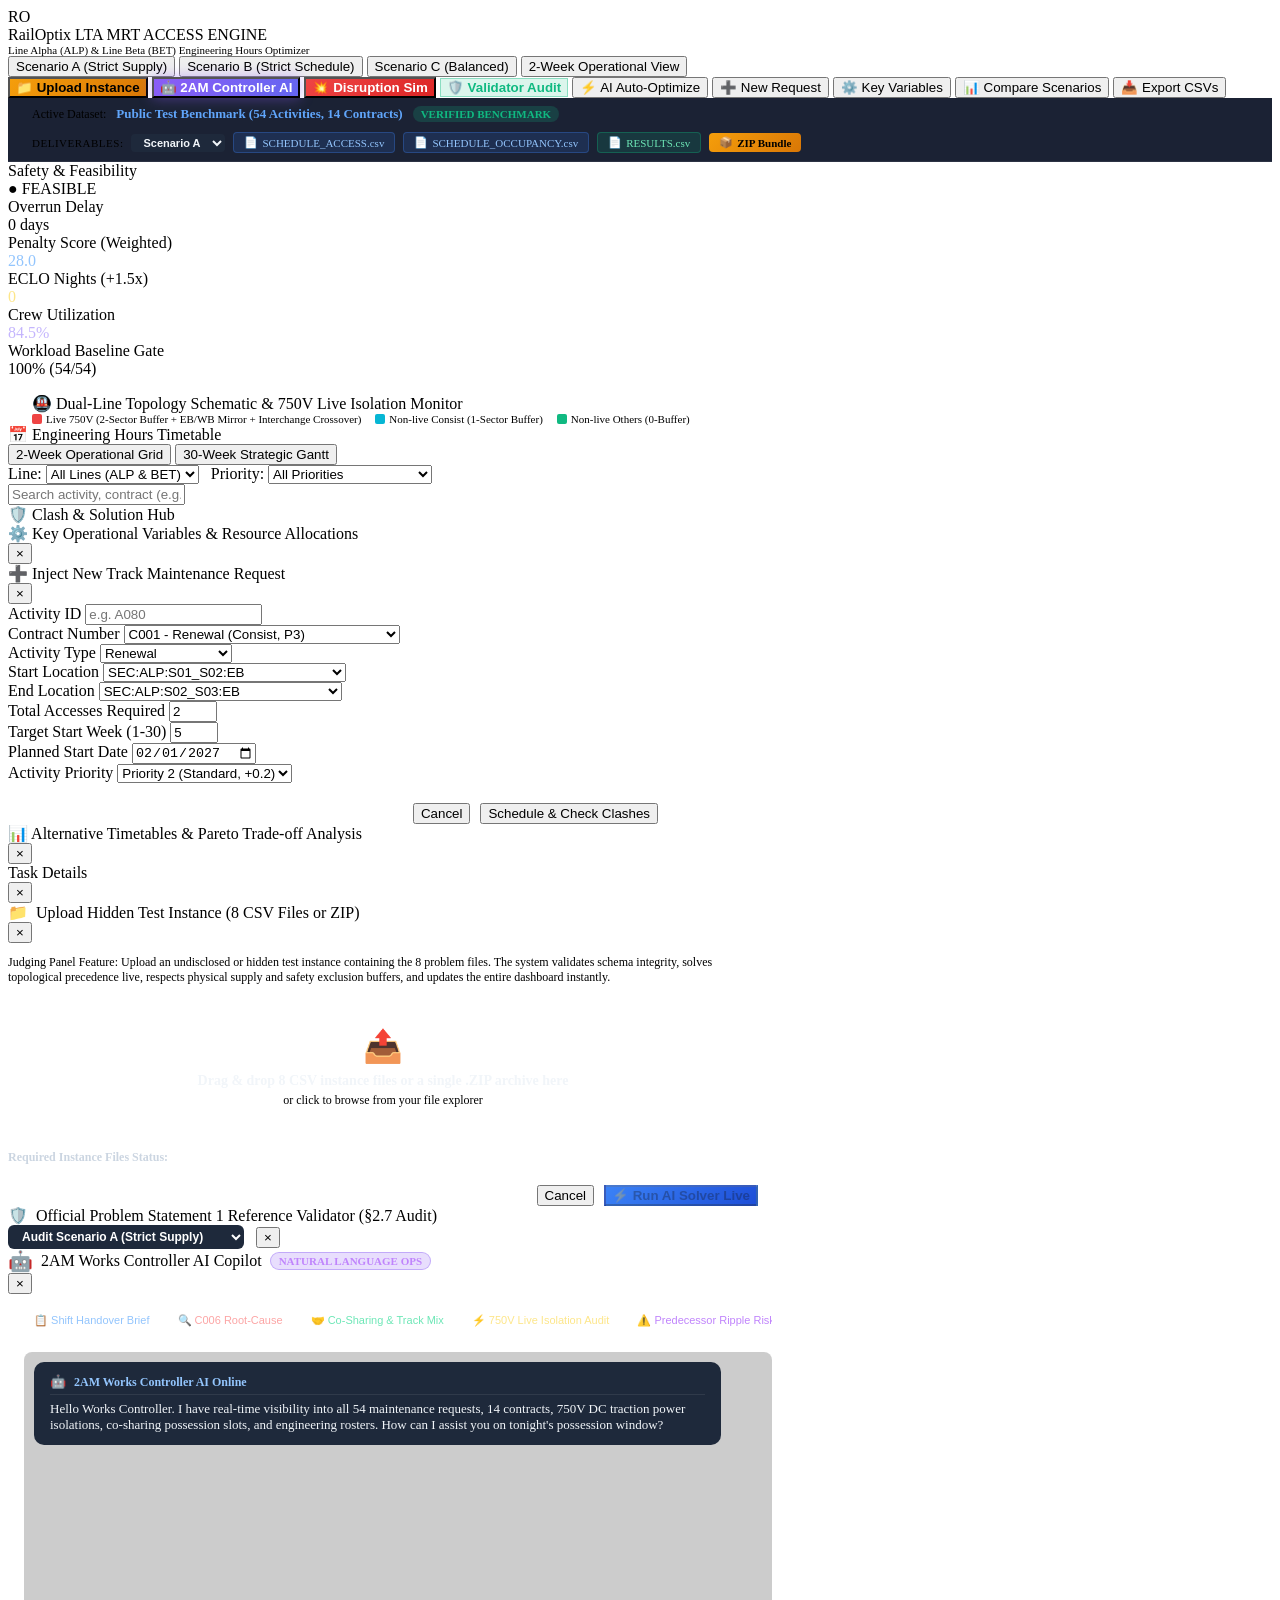
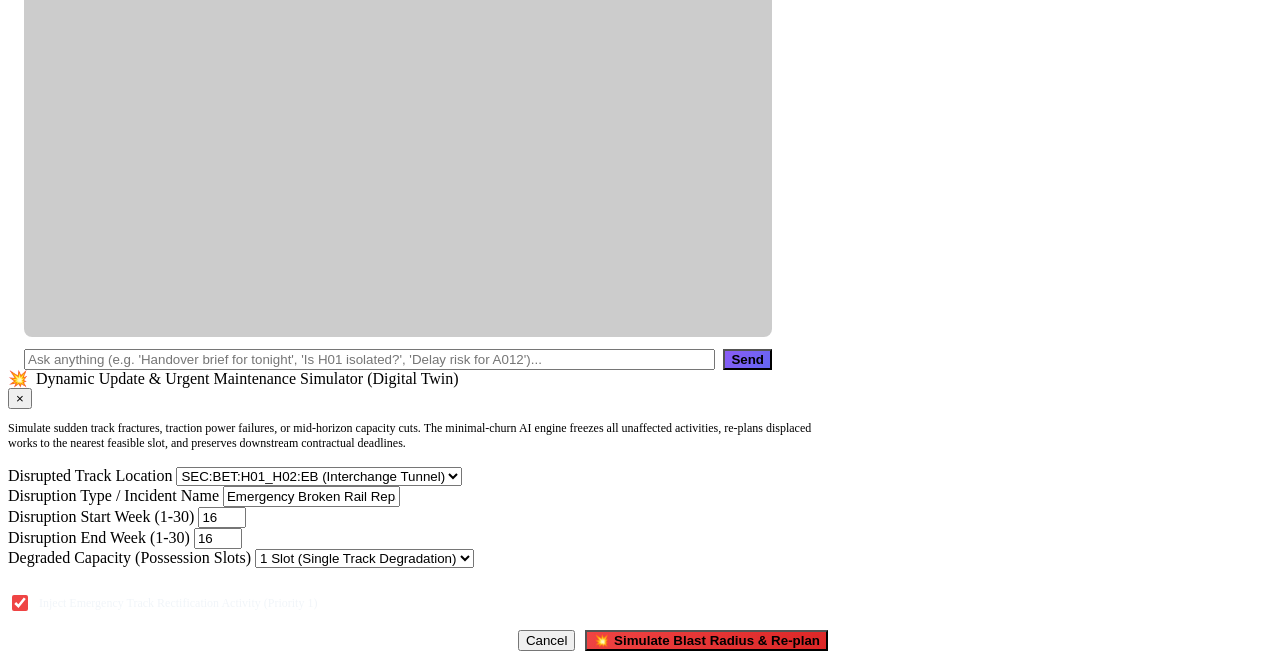
==== index.html @ 727b1f6e "Rename static/index.html to index.html" ====
<!DOCTYPE html>
<html lang="en">
<head>
  <meta charset="UTF-8">
  <meta name="viewport" content="width=device-width, initial-scale=1.0">
  <title>RailOptix — LTA Railway Track Access Scheduling & Conflict Resolution</title>
  <link rel="preconnect" href="https://fonts.googleapis.com">
  <link rel="preconnect" href="https://fonts.gstatic.com" crossorigin>
  <link href="https://fonts.googleapis.com/css2?family=Inter:wght@400;500;600;700;800&family=JetBrains+Mono:wght@400;600;700&display=swap" rel="stylesheet">
  <link rel="stylesheet" href="/css/dashboard.css?v=1.2.0">
</head>
<body>
  <!-- Top Navigation Bar -->
  <header class="top-header">
    <div class="brand-section">
      <div class="brand-icon">RO</div>
      <div>
        <div class="brand-title">
          <span>RailOptix</span>
          <span class="brand-badge">LTA MRT ACCESS ENGINE</span>
        </div>
        <div style="font-size: 11px; color: var(--text-muted);">Line Alpha (ALP) & Line Beta (BET) Engineering Hours Optimizer</div>
      </div>
    </div>

    <!-- Scenario Switcher -->
    <div class="scenario-selector">
      <button class="scenario-pill active" data-scenario="scenario_a_strict_supply">
        Scenario A (Strict Supply)
      </button>
      <button class="scenario-pill" data-scenario="scenario_b_strict_schedule">
        Scenario B (Strict Schedule)
      </button>
      <button class="scenario-pill" data-scenario="scenario_c_balanced">
        Scenario C (Balanced)
      </button>
      <button class="scenario-pill" data-scenario="two_week_operational">
        2-Week Operational View
      </button>
    </div>

    <!-- Header Actions -->
    <div class="header-actions">
      <button id="btn-upload-instance" class="btn" style="background: linear-gradient(135deg, #f59e0b, #d97706); color: #000; font-weight: 700;">
        <span>📁</span>
        <span>Upload Instance</span>
      </button>
      <button id="btn-works-assistant" class="btn" style="background: linear-gradient(135deg, #8b5cf6, #6366f1); color: #fff; font-weight: 700; box-shadow: 0 0 14px rgba(139, 92, 246, 0.45);">
        <span>🤖</span>
        <span>2AM Controller AI</span>
      </button>
      <button id="btn-disruption-sim" class="btn" style="background: linear-gradient(135deg, #ef4444, #dc2626); color: #fff; font-weight: 700;">
        <span>💥</span>
        <span>Disruption Sim</span>
      </button>
      <button id="btn-validator-report" class="btn" style="background: rgba(16, 185, 129, 0.15); color: #10b981; border: 1px solid rgba(16, 185, 129, 0.4); font-weight: 700;">
        <span>🛡️</span>
        <span>Validator Audit</span>
      </button>
      <button id="btn-optimize" class="btn btn-primary">
        <span>⚡</span>
        <span>AI Auto-Optimize</span>
      </button>
      <button id="btn-new-request" class="btn btn-success">
        <span>➕</span>
        <span>New Request</span>
      </button>
      <button id="btn-variables" class="btn btn-secondary">
        <span>⚙️</span>
        <span>Key Variables</span>
      </button>
      <button id="btn-compare" class="btn btn-secondary">
        <span>📊</span>
        <span>Compare Scenarios</span>
      </button>
      <button id="btn-export" class="btn btn-secondary">
        <span>📥</span>
        <span>Export CSVs</span>
      </button>
    </div>
  </header>

  <!-- Active Dataset Indicator & Direct Deliverables Bar -->
  <section class="dataset-bar" style="background: rgba(15, 23, 42, 0.95); border-bottom: 1px solid rgba(255, 255, 255, 0.08); padding: 8px 24px; display: flex; justify-content: space-between; align-items: center; flex-wrap: wrap; gap: 10px;">
    <div style="display: flex; align-items: center; gap: 10px;">
      <span style="color: var(--text-muted); font-size: 12px;">Active Dataset:</span>
      <span id="active-instance-label" style="color: #60a5fa; font-weight: 700; font-size: 13px;">Public Test Benchmark (54 Activities, 14 Contracts)</span>
      <span id="active-instance-tag" style="background: rgba(16, 185, 129, 0.2); color: #10b981; padding: 2px 8px; border-radius: 999px; font-size: 11px; font-weight: 700;">VERIFIED BENCHMARK</span>
      <button id="btn-reset-instance" class="btn btn-sm" style="display: none; background: rgba(239, 68, 68, 0.2); color: #f87171; border: 1px solid rgba(239, 68, 68, 0.4); font-size: 11px; padding: 2px 8px; border-radius: 4px; cursor: pointer;">↺ Reset to Public Benchmark</button>
    </div>
    <div style="display: flex; align-items: center; gap: 8px;">
      <span style="font-size: 11px; color: var(--text-muted); text-transform: uppercase; letter-spacing: 0.5px;">Deliverables:</span>
      <select id="deliverables-scenario-select" style="background: #1e293b; color: #f1f5f9; border: 1px solid var(--border-color); border-radius: 4px; padding: 2px 8px; font-size: 11px; font-weight: 600; cursor: pointer;">
        <option value="A">Scenario A</option>
        <option value="B">Scenario B</option>
        <option value="C">Scenario C</option>
      </select>
      <a id="btn-dl-access" href="/api/download/A/SCHEDULE_ACCESS.csv" download="A_SCHEDULE_ACCESS.csv" class="btn btn-sm" style="background: rgba(59, 130, 246, 0.15); color: #93c5fd; border: 1px solid rgba(59, 130, 246, 0.3); text-decoration: none; padding: 3px 10px; font-size: 11px; border-radius: 4px; display: inline-flex; align-items: center; gap: 4px;">
        <span>📄</span> SCHEDULE_ACCESS.csv
      </a>
      <a id="btn-dl-occ" href="/api/download/A/SCHEDULE_OCCUPANCY.csv" download="A_SCHEDULE_OCCUPANCY.csv" class="btn btn-sm" style="background: rgba(59, 130, 246, 0.15); color: #93c5fd; border: 1px solid rgba(59, 130, 246, 0.3); text-decoration: none; padding: 3px 10px; font-size: 11px; border-radius: 4px; display: inline-flex; align-items: center; gap: 4px;">
        <span>📄</span> SCHEDULE_OCCUPANCY.csv
      </a>
      <a id="btn-dl-res" href="/api/download/A/RESULTS.csv" download="A_RESULTS.csv" class="btn btn-sm" style="background: rgba(16, 185, 129, 0.15); color: #6ee7b7; border: 1px solid rgba(16, 185, 129, 0.3); text-decoration: none; padding: 3px 10px; font-size: 11px; border-radius: 4px; display: inline-flex; align-items: center; gap: 4px;">
        <span>📄</span> RESULTS.csv
      </a>
      <a id="btn-dl-zip" href="/api/export/A" download="RailOptix_Scenario_A_Deliverables.zip" class="btn btn-sm" style="background: linear-gradient(135deg, #f59e0b, #d97706); color: #000; font-weight: 700; text-decoration: none; padding: 3px 10px; font-size: 11px; border-radius: 4px; display: inline-flex; align-items: center; gap: 4px;">
        <span>📦</span> ZIP Bundle
      </a>
    </div>
  </section>

  <!-- KPI Scorecard Strip -->
  <section class="kpi-strip">
    <div class="kpi-card">
      <div class="kpi-label">Safety & Feasibility</div>
      <div class="kpi-value" id="kpi-feasibility">● FEASIBLE</div>
    </div>
    <div class="kpi-card">
      <div class="kpi-label">Overrun Delay</div>
      <div class="kpi-value" id="kpi-overrun">0 days</div>
    </div>
    <div class="kpi-card">
      <div class="kpi-label">Penalty Score (Weighted)</div>
      <div class="kpi-value" id="kpi-score" style="color: #93c5fd;">28.0</div>
    </div>
    <div class="kpi-card">
      <div class="kpi-label">ECLO Nights (+1.5x)</div>
      <div class="kpi-value" id="kpi-eclo" style="color: #fde68a;">0</div>
    </div>
    <div class="kpi-card">
      <div class="kpi-label">Crew Utilization</div>
      <div class="kpi-value" id="kpi-crew" style="color: #c4b5fd;">84.5%</div>
    </div>
    <div class="kpi-card">
      <div class="kpi-label">Workload Baseline Gate</div>
      <div class="kpi-value" id="kpi-delivery" style="color: var(--success-green);">100% (54/54)</div>
    </div>
  </section>

  <!-- Interactive Dual-Line Topology Map -->
  <div style="padding: 0 24px; margin-top: 16px;">
    <div class="panel">
      <div class="panel-header">
        <div class="panel-title">
          <span>🚇</span>
          <span>Dual-Line Topology Schematic & 750V Live Isolation Monitor</span>
        </div>
        <div style="font-size: 11px; display: flex; gap: 14px; align-items: center;">
          <span style="display: flex; align-items: center; gap: 4px;">
            <span style="width: 10px; height: 10px; background: #ef4444; border-radius: 2px;"></span>
            <span>Live 750V (2-Sector Buffer + EB/WB Mirror + Interchange Crossover)</span>
          </span>
          <span style="display: flex; align-items: center; gap: 4px;">
            <span style="width: 10px; height: 10px; background: #06b6d4; border-radius: 2px;"></span>
            <span>Non-live Consist (1-Sector Buffer)</span>
          </span>
          <span style="display: flex; align-items: center; gap: 4px;">
            <span style="width: 10px; height: 10px; background: #10b981; border-radius: 2px;"></span>
            <span>Non-live Others (0-Buffer)</span>
          </span>
        </div>
      </div>
      <div class="topology-container" id="topology-container">
        <!-- SVG rendered dynamically -->
      </div>
    </div>
  </div>

  <!-- Main Workspace Grid -->
  <main class="dashboard-grid">
    <!-- Left: Timeline Section -->
    <section class="panel" style="margin-bottom: 0;">
      <div class="panel-header">
        <div class="panel-title">
          <span>📅</span>
          <span>Engineering Hours Timetable</span>
        </div>
        <div class="timeline-view-toggle">
          <button id="btn-view-2week" class="view-btn active" data-view="2week">2-Week Operational Grid</button>
          <button id="btn-view-30week" class="view-btn" data-view="30week">30-Week Strategic Gantt</button>
        </div>
      </div>

      <!-- Timeline Toolbar -->
      <div class="timeline-toolbar">
        <div class="filter-group">
          <label style="color: var(--text-muted);">Line:</label>
          <select id="filter-line" class="select-filter">
            <option value="ALL">All Lines (ALP & BET)</option>
            <option value="ALP">Line Alpha (ALP)</option>
            <option value="BET">Line Beta (BET)</option>
          </select>

          <label style="color: var(--text-muted); margin-left: 8px;">Priority:</label>
          <select id="filter-priority" class="select-filter">
            <option value="ALL">All Priorities</option>
            <option value="1">Priority 1 (Urgent, 100x)</option>
            <option value="2">Priority 2 (High, 10x)</option>
            <option value="3">Priority 3 (Normal, 1x)</option>
          </select>
        </div>

        <div>
          <input type="text" id="search-input" class="search-input" placeholder="Search activity, contract (e.g. A001, C001)...">
        </div>
      </div>

      <!-- Timeline Viewport -->
      <div class="timeline-content" id="timeline-container">
        <!-- Grid or Gantt rendered dynamically -->
      </div>
    </section>

    <!-- Right: Clashes & AI Solution Hub -->
    <aside class="panel clash-panel" style="margin-bottom: 0;">
      <div class="panel-header">
        <div class="panel-title">
          <span>🛡️</span>
          <span>Clash & Solution Hub</span>
        </div>
      </div>
      <div class="clash-list" id="clash-list-container">
        <!-- Conflicts rendered dynamically -->
      </div>
    </aside>
  </main>

  <!-- Modal 1: Key Variables Drawer -->
  <div class="modal-backdrop" id="modal-variables">
    <div class="modal-box">
      <div class="modal-header">
        <div class="modal-title">⚙️ Key Operational Variables & Resource Allocations</div>
        <button class="modal-close">&times;</button>
      </div>
      <div class="modal-body" id="variables-modal-body">
        <!-- Tabbed content rendered dynamically -->
      </div>
    </div>
  </div>

  <!-- Modal 2: New Maintenance Request Form -->
  <div class="modal-backdrop" id="modal-new-request">
    <div class="modal-box" style="max-width: 650px;">
      <div class="modal-header">
        <div class="modal-title">➕ Inject New Track Maintenance Request</div>
        <button class="modal-close">&times;</button>
      </div>
      <div class="modal-body">
        <form id="form-new-request">
          <div class="form-grid">
            <div class="form-group">
              <label class="form-label">Activity ID</label>
              <input type="text" id="req-act-id" class="form-input" required placeholder="e.g. A080">
            </div>

            <div class="form-group">
              <label class="form-label">Contract Number</label>
              <select id="req-contract" class="form-select" required>
                <option value="C001">C001 - Renewal (Consist, P3)</option>
                <option value="C002">C002 - Renewal (Consist, P2)</option>
                <option value="C003">C003 - Construction (Others, P1)</option>
                <option value="C004">C004 - Renewal (Consist PC, P1)</option>
                <option value="C007">C007 - Renewal (Consist, P1)</option>
                <option value="C010">C010 - Construction (Others, P3)</option>
                <option value="C013">C013 - Live-rail Renewal (Live PC, P2)</option>
                <option value="C014">C014 - Live-rail Construction (Live PM, P3)</option>
              </select>
            </div>

            <div class="form-group">
              <label class="form-label">Activity Type</label>
              <select id="req-type" class="form-select">
                <option value="Renewal">Renewal</option>
                <option value="Construction">Construction</option>
                <option value="Emergency Defect">Emergency Defect</option>
              </select>
            </div>

            <div class="form-group">
              <label class="form-label">Start Location</label>
              <select id="req-start" class="form-select">
                <option value="SEC:ALP:S01_S02:EB">SEC:ALP:S01_S02:EB</option>
                <option value="SEC:ALP:S03_S04:EB">SEC:ALP:S03_S04:EB</option>
                <option value="SEC:ALP:H01_H02:EB">SEC:ALP:H01_H02:EB (Interchange)</option>
                <option value="SEC:BET:S15_S16:EB">SEC:BET:S15_S16:EB</option>
                <option value="SEC:BET:H01_H02:EB">SEC:BET:H01_H02:EB (Interchange)</option>
              </select>
            </div>

            <div class="form-group">
              <label class="form-label">End Location</label>
              <select id="req-end" class="form-select">
                <option value="SEC:ALP:S02_S03:EB">SEC:ALP:S02_S03:EB</option>
                <option value="SEC:ALP:S04_H01:EB">SEC:ALP:S04_H01:EB</option>
                <option value="SEC:ALP:H01_H02:EB">SEC:ALP:H01_H02:EB (Interchange)</option>
                <option value="SEC:BET:S16_S17:EB">SEC:BET:S16_S17:EB</option>
                <option value="SEC:BET:H01_H02:EB">SEC:BET:H01_H02:EB (Interchange)</option>
              </select>
            </div>

            <div class="form-group">
              <label class="form-label">Total Accesses Required</label>
              <input type="number" id="req-accesses" class="form-input" required min="1" max="10" value="2">
            </div>

            <div class="form-group">
              <label class="form-label">Target Start Week (1-30)</label>
              <input type="number" id="req-start-week" class="form-input" required min="1" max="30" value="5">
            </div>

            <div class="form-group">
              <label class="form-label">Planned Start Date</label>
              <input type="date" id="req-start-date" class="form-input" required value="2027-02-01">
            </div>

            <div class="form-group">
              <label class="form-label">Activity Priority</label>
              <select id="req-priority" class="form-select">
                <option value="1">Priority 1 (Urgent, +0.3)</option>
                <option value="2" selected>Priority 2 (Standard, +0.2)</option>
                <option value="3">Priority 3 (Flexible, +0.0)</option>
              </select>
            </div>
          </div>

          <div style="margin-top: 20px; display: flex; justify-content: flex-end; gap: 10px;">
            <button type="button" class="btn btn-secondary" onclick="document.getElementById('modal-new-request').classList.remove('open')">Cancel</button>
            <button type="submit" class="btn btn-primary">Schedule & Check Clashes</button>
          </div>
        </form>
      </div>
    </div>
  </div>

  <!-- Modal 3: Alternative Timetables Comparator -->
  <div class="modal-backdrop" id="modal-comparison">
    <div class="modal-box" style="max-width: 1000px;">
      <div class="modal-header">
        <div class="modal-title">📊 Alternative Timetables & Pareto Trade-off Analysis</div>
        <button class="modal-close">&times;</button>
      </div>
      <div class="modal-body">
        <div class="comparison-grid" id="comparison-grid">
          <!-- Populated dynamically -->
        </div>
      </div>
    </div>
  </div>

  <!-- Modal 4: Task Detail & Reschedule Drawer -->
  <div class="modal-backdrop" id="modal-task-detail">
    <div class="modal-box" style="max-width: 600px;">
      <div class="modal-header">
        <div class="modal-title" id="task-detail-title">Task Details</div>
        <button class="modal-close">&times;</button>
      </div>
      <div class="modal-body" id="task-detail-body">
        <!-- Populated dynamically -->
      </div>
    </div>
  </div>

  <!-- Modal 5: Hidden / Undisclosed Test Instance Uploader -->
  <div class="modal-backdrop" id="modal-upload-instance">
    <div class="modal-box" style="max-width: 750px;">
      <div class="modal-header">
        <div class="modal-title" style="display: flex; align-items: center; gap: 8px;">
          <span>📁</span>
          <span>Upload Hidden Test Instance (8 CSV Files or ZIP)</span>
        </div>
        <button class="modal-close">&times;</button>
      </div>
      <div class="modal-body">
        <p style="font-size: 12px; color: var(--text-muted); margin-bottom: 16px;">
          Judging Panel Feature: Upload an undisclosed or hidden test instance containing the 8 problem files. The system validates schema integrity, solves topological precedence live, respects physical supply and safety exclusion buffers, and updates the entire dashboard instantly.
        </p>

        <!-- Dropzone -->
        <div id="upload-dropzone" style="border: 2px dashed rgba(255, 255, 255, 0.15); border-radius: 8px; padding: 24px; text-align: center; cursor: pointer; transition: all 0.2s ease; background: rgba(255, 255, 255, 0.02); margin-bottom: 16px;">
          <div style="font-size: 32px; margin-bottom: 8px;">📤</div>
          <div style="font-weight: 600; color: #f1f5f9; font-size: 14px;">Drag & drop 8 CSV instance files or a single .ZIP archive here</div>
          <div style="font-size: 12px; color: var(--text-muted); margin-top: 4px;">or click to browse from your file explorer</div>
          <input type="file" id="upload-file-input" multiple accept=".csv,.zip" style="display: none;">
        </div>

        <!-- 8-File Checklist -->
        <div style="font-size: 12px; font-weight: 600; color: #cbd5e1; margin-bottom: 8px;">Required Instance Files Status:</div>
        <div id="upload-files-checklist">
          <!-- Dynamically populated -->
        </div>

        <!-- Animated Solver Logs Terminal -->
        <div id="upload-solver-logs" style="display: none; background: #0b1120; border: 1px solid rgba(255, 255, 255, 0.1); border-radius: 6px; padding: 12px; margin-top: 14px; max-height: 180px; overflow-y: auto;">
          <!-- Dynamically populated -->
        </div>

        <div style="margin-top: 20px; display: flex; justify-content: flex-end; gap: 10px;">
          <button type="button" class="btn btn-secondary" onclick="document.getElementById('modal-upload-instance').classList.remove('open')">Cancel</button>
          <button type="button" id="btn-run-uploaded-solver" class="btn btn-primary" style="background: linear-gradient(135deg, #3b82f6, #1d4ed8); font-weight: 700;" disabled>
            <span>⚡</span> Run AI Solver Live
          </button>
        </div>
      </div>
    </div>
  </div>

  <!-- Modal 6: Official Reference Validator Report -->
  <div class="modal-backdrop" id="modal-validator-report">
    <div class="modal-box" style="max-width: 900px;">
      <div class="modal-header">
        <div class="modal-title" style="display: flex; align-items: center; gap: 8px;">
          <span>🛡️</span>
          <span>Official Problem Statement 1 Reference Validator (§2.7 Audit)</span>
        </div>
        <div style="display: flex; align-items: center; gap: 12px;">
          <select id="validator-scenario-select" style="background: #1e293b; color: #fff; border: 1px solid var(--border-color); border-radius: 6px; padding: 4px 10px; font-size: 12px; font-weight: 700;">
            <option value="A">Audit Scenario A (Strict Supply)</option>
            <option value="B">Audit Scenario B (Strict Schedule)</option>
            <option value="C">Audit Scenario C (Balanced)</option>
          </select>
          <button class="modal-close">&times;</button>
        </div>
      </div>
      <div class="modal-body" id="validator-report-container">
        <!-- Rendered dynamically -->
      </div>
    </div>
  </div>

  <!-- Modal 7: 2AM Works Controller AI Assistant -->
  <div class="modal-backdrop" id="modal-works-assistant">
    <div class="modal-box" style="max-width: 780px; height: 80vh;">
      <div class="modal-header">
        <div class="modal-title" style="display: flex; align-items: center; gap: 8px;">
          <span style="font-size: 20px;">🤖</span>
          <span>2AM Works Controller AI Copilot</span>
          <span style="font-size: 11px; background: rgba(139, 92, 246, 0.2); color: #c084fc; border: 1px solid rgba(139, 92, 246, 0.4); padding: 2px 8px; border-radius: 999px; font-weight: 700;">NATURAL LANGUAGE OPS</span>
        </div>
        <button class="modal-close">&times;</button>
      </div>
      <div class="modal-body" style="display: flex; flex-direction: column; height: calc(100% - 60px); padding: 16px;">
        <!-- Quick Prompts Chips -->
        <div style="display: flex; gap: 8px; overflow-x: auto; padding-bottom: 10px; margin-bottom: 10px; border-bottom: 1px solid rgba(255, 255, 255, 0.08); flex-shrink: 0;">
          <button type="button" class="assistant-quick-chip" data-prompt="Generate shift handover brief for Week 1 Night 1" style="background: rgba(255, 255, 255, 0.04); border: 1px solid var(--border-color); color: #93c5fd; padding: 4px 10px; border-radius: 999px; font-size: 11px; cursor: pointer; white-space: nowrap;">📋 Shift Handover Brief</button>
          <button type="button" class="assistant-quick-chip" data-prompt="Why does Contract C006 overrun in Scenario A?" style="background: rgba(255, 255, 255, 0.04); border: 1px solid var(--border-color); color: #fca5a5; padding: 4px 10px; border-radius: 999px; font-size: 11px; cursor: pointer; white-space: nowrap;">🔍 C006 Root-Cause</button>
          <button type="button" class="assistant-quick-chip" data-prompt="Show all co-sharing activities and track mix legal check" style="background: rgba(255, 255, 255, 0.04); border: 1px solid var(--border-color); color: #6ee7b7; padding: 4px 10px; border-radius: 999px; font-size: 11px; cursor: pointer; white-space: nowrap;">🤝 Co-Sharing & Track Mix</button>
          <button type="button" class="assistant-quick-chip" data-prompt="Audit 750V DC traction power isolations and safety buffers" style="background: rgba(255, 255, 255, 0.04); border: 1px solid var(--border-color); color: #fde68a; padding: 4px 10px; border-radius: 999px; font-size: 11px; cursor: pointer; white-space: nowrap;">⚡ 750V Live Isolation Audit</button>
          <button type="button" class="assistant-quick-chip" data-prompt="Analyze predecessor dependency chains and downstream ripple risks" style="background: rgba(255, 255, 255, 0.04); border: 1px solid var(--border-color); color: #c084fc; padding: 4px 10px; border-radius: 999px; font-size: 11px; cursor: pointer; white-space: nowrap;">⚠️ Predecessor Ripple Risk</button>
        </div>

        <!-- Chat History -->
        <div id="assistant-chat-history" style="flex: 1; overflow-y: auto; padding: 10px; background: rgba(0, 0, 0, 0.2); border-radius: 8px; margin-bottom: 12px;">
          <div style="background: #1e293b; border: 1px solid var(--border-color); border-radius: 10px; padding: 12px 16px; font-size: 13px; color: #f1f5f9; max-width: 90%;">
            <div style="display: flex; align-items: center; gap: 8px; margin-bottom: 6px; border-bottom: 1px solid rgba(255,255,255,0.08); padding-bottom: 4px;">
              <span>🤖</span>
              <strong style="color: #93c5fd; font-size: 12px;">2AM Works Controller AI Online</strong>
            </div>
            Hello Works Controller. I have real-time visibility into all 54 maintenance requests, 14 contracts, 750V DC traction power isolations, co-sharing possession slots, and engineering rosters. How can I assist you on tonight's possession window?
          </div>
        </div>

        <!-- Input Box -->
        <div style="display: flex; gap: 8px; flex-shrink: 0;">
          <input type="text" id="assistant-prompt-input" class="form-input" placeholder="Ask anything (e.g. 'Handover brief for tonight', 'Is H01 isolated?', 'Delay risk for A012')..." style="flex: 1;">
          <button type="button" id="btn-assistant-send" class="btn btn-primary" style="background: linear-gradient(135deg, #8b5cf6, #6366f1); font-weight: 700;">
            <span>Send</span>
          </button>
        </div>
      </div>
    </div>
  </div>

  <!-- Modal 8: Urgent Disruption Simulator & Minimal-Churn Re-Planner -->
  <div class="modal-backdrop" id="modal-disruption">
    <div class="modal-box" style="max-width: 820px;">
      <div class="modal-header">
        <div class="modal-title" style="display: flex; align-items: center; gap: 8px;">
          <span>💥</span>
          <span>Dynamic Update & Urgent Maintenance Simulator (Digital Twin)</span>
        </div>
        <button class="modal-close">&times;</button>
      </div>
      <div class="modal-body">
        <p style="font-size: 12px; color: var(--text-muted); margin-bottom: 16px;">
          Simulate sudden track fractures, traction power failures, or mid-horizon capacity cuts. The minimal-churn AI engine freezes all unaffected activities, re-plans displaced works to the nearest feasible slot, and preserves downstream contractual deadlines.
        </p>

        <form id="form-disruption-sim">
          <div class="form-grid">
            <div class="form-group">
              <label class="form-label">Disrupted Track Location</label>
              <select id="disrupt-location" class="form-select">
                <option value="SEC:BET:H01_H02:EB" selected>SEC:BET:H01_H02:EB (Interchange Tunnel)</option>
                <option value="SEC:ALP:S02_S03:EB">SEC:ALP:S02_S03:EB (Line Alpha)</option>
                <option value="SEC:ALP:S01_S02:EB">SEC:ALP:S01_S02:EB (Alpha Terminal)</option>
                <option value="SEC:BET:S15_S16:EB">SEC:BET:S15_S16:EB (Beta Middle)</option>
                <option value="PLAT:ALP:H01:EB">PLAT:ALP:H01:EB (Hub 1 Platform)</option>
              </select>
            </div>

            <div class="form-group">
              <label class="form-label">Disruption Type / Incident Name</label>
              <input type="text" id="disrupt-name" class="form-input" value="Emergency Broken Rail Repair">
            </div>

            <div class="form-group">
              <label class="form-label">Disruption Start Week (1-30)</label>
              <input type="number" id="disrupt-start-week" class="form-input" min="1" max="30" value="16">
            </div>

            <div class="form-group">
              <label class="form-label">Disruption End Week (1-30)</label>
              <input type="number" id="disrupt-end-week" class="form-input" min="1" max="30" value="16">
            </div>

            <div class="form-group">
              <label class="form-label">Degraded Capacity (Possession Slots)</label>
              <select id="disrupt-capacity" class="form-select">
                <option value="0">0 Slots (Complete Line Closure)</option>
                <option value="1" selected>1 Slot (Single Track Degradation)</option>
              </select>
            </div>

            <div class="form-group" style="display: flex; align-items: center; margin-top: 24px;">
              <label style="display: flex; align-items: center; gap: 8px; cursor: pointer; font-size: 12px; color: #f1f5f9;">
                <input type="checkbox" id="disrupt-inject" checked style="accent-color: #ef4444; width: 16px; height: 16px;">
                <span>Inject Emergency Track Rectification Activity (Priority 1)</span>
              </label>
            </div>
          </div>

          <div style="margin-top: 16px; display: flex; justify-content: flex-end; gap: 10px;">
            <button type="button" class="btn btn-secondary" onclick="document.getElementById('modal-disruption').classList.remove('open')">Cancel</button>
            <button type="submit" class="btn btn-primary" style="background: linear-gradient(135deg, #ef4444, #dc2626); font-weight: 700;">
              <span>💥</span> Simulate Blast Radius & Re-plan
            </button>
          </div>
        </form>

        <div id="disruption-results-container">
          <!-- Populated dynamically -->
        </div>
      </div>
    </div>
  </div>

  <!-- Application Scripts -->
  <script src="/js/api.js?v=1.2.0"></script>
  <script src="/js/topology_view.js?v=1.2.0"></script>
  <script src="/js/timeline_view.js?v=1.2.0"></script>
  <script src="/js/conflict_view.js?v=1.2.0"></script>
  <script src="/js/variables_modal.js?v=1.2.0"></script>
  <script src="/js/upload_modal.js?v=1.2.0"></script>
  <script src="/js/validator_modal.js?v=1.2.0"></script>
  <script src="/js/assistant_modal.js?v=1.2.0"></script>
  <script src="/js/disruption_modal.js?v=1.2.0"></script>
  <script src="/js/main.js?v=1.2.0"></script>
</body>
</html>
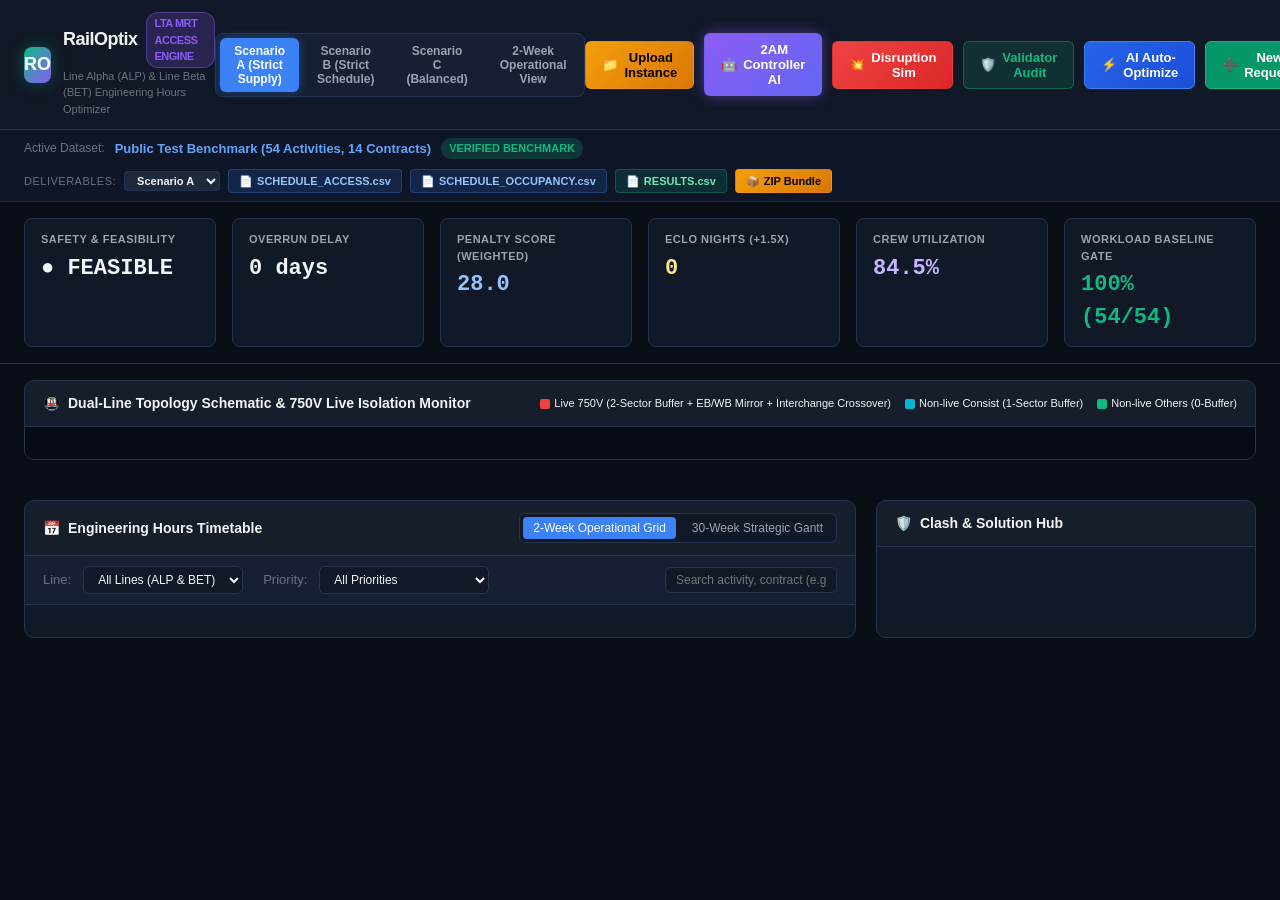
==== commit 0f849cc7: "Update index.html" ====
--- a/index.html
+++ b/index.html
@@ -7,7 +7,7 @@
   <link rel="preconnect" href="https://fonts.googleapis.com">
   <link rel="preconnect" href="https://fonts.gstatic.com" crossorigin>
   <link href="https://fonts.googleapis.com/css2?family=Inter:wght@400;500;600;700;800&family=JetBrains+Mono:wght@400;600;700&display=swap" rel="stylesheet">
-  <link rel="stylesheet" href="/css/dashboard.css?v=1.2.0">
+  <link rel="stylesheet" href="static/css/dashboard.css?v=1.2.0">
 </head>
 <body>
   <!-- Top Navigation Bar -->
--- a/static/css/dashboard.css
+++ b/static/css/dashboard.css
@@ -0,0 +1,746 @@
+/* RailOptix - Control Room Modern CSS */
+:root {
+  --bg-primary: #0a0e17;
+  --bg-secondary: #111827;
+  --bg-card: #162032;
+  --bg-card-hover: #1f2d44;
+  --border-color: #26354f;
+  --border-focus: #3b82f6;
+  
+  --text-primary: #f3f4f6;
+  --text-secondary: #9ca3af;
+  --text-muted: #6b7280;
+
+  --line-alpha: #10b981;
+  --line-alpha-glow: rgba(16, 185, 129, 0.35);
+  --line-beta: #f59e0b;
+  --line-beta-glow: rgba(245, 158, 11, 0.35);
+  --interchange: #8b5cf6;
+  --interchange-glow: rgba(139, 92, 246, 0.4);
+
+  --p1-red: #ef4444;
+  --p1-bg: rgba(239, 68, 68, 0.15);
+  --p2-amber: #f59e0b;
+  --p2-bg: rgba(245, 158, 11, 0.15);
+  --p3-blue: #3b82f6;
+  --p3-bg: rgba(59, 130, 246, 0.15);
+
+  --clash-red: #dc2626;
+  --clash-pulse: rgba(220, 38, 38, 0.5);
+  --success-green: #10b981;
+  --warning-amber: #d97706;
+
+  --font-sans: 'Inter', -apple-system, BlinkMacSystemFont, "Segoe UI", Roboto, sans-serif;
+  --font-mono: 'JetBrains Mono', 'Fira Code', monospace;
+}
+
+* {
+  box-sizing: border-box;
+  margin: 0;
+  padding: 0;
+}
+
+body {
+  background-color: var(--bg-primary);
+  color: var(--text-primary);
+  font-family: var(--font-sans);
+  line-height: 1.5;
+  overflow-x: hidden;
+}
+
+/* Header & Top Bar */
+.top-header {
+  background: var(--bg-secondary);
+  border-bottom: 1px solid var(--border-color);
+  padding: 12px 24px;
+  display: flex;
+  align-items: center;
+  justify-content: space-between;
+  position: sticky;
+  top: 0;
+  z-index: 100;
+}
+
+.brand-section {
+  display: flex;
+  align-items: center;
+  gap: 12px;
+}
+
+.brand-icon {
+  width: 36px;
+  height: 36px;
+  background: linear-gradient(135deg, var(--line-alpha), var(--interchange));
+  border-radius: 8px;
+  display: flex;
+  align-items: center;
+  justify-content: center;
+  font-weight: 800;
+  font-size: 18px;
+  color: #fff;
+  box-shadow: 0 0 16px var(--line-alpha-glow);
+}
+
+.brand-title {
+  font-size: 18px;
+  font-weight: 700;
+  letter-spacing: -0.5px;
+  display: flex;
+  align-items: center;
+  gap: 8px;
+}
+
+.brand-badge {
+  font-size: 11px;
+  padding: 2px 8px;
+  border-radius: 12px;
+  background: rgba(139, 92, 246, 0.2);
+  color: var(--interchange);
+  border: 1px solid rgba(139, 92, 246, 0.4);
+  font-weight: 600;
+}
+
+/* Scenario Pills */
+.scenario-selector {
+  display: flex;
+  background: var(--bg-card);
+  padding: 4px;
+  border-radius: 8px;
+  border: 1px solid var(--border-color);
+  gap: 4px;
+}
+
+.scenario-pill {
+  padding: 6px 14px;
+  font-size: 12px;
+  font-weight: 600;
+  border-radius: 6px;
+  cursor: pointer;
+  color: var(--text-secondary);
+  background: transparent;
+  border: none;
+  transition: all 0.2s ease;
+}
+
+.scenario-pill:hover {
+  color: var(--text-primary);
+  background: rgba(255, 255, 255, 0.05);
+}
+
+.scenario-pill.active {
+  background: var(--border-focus);
+  color: #fff;
+  box-shadow: 0 0 10px rgba(59, 130, 246, 0.4);
+}
+
+/* Header Actions */
+.header-actions {
+  display: flex;
+  align-items: center;
+  gap: 10px;
+}
+
+.btn {
+  padding: 8px 16px;
+  font-size: 13px;
+  font-weight: 600;
+  border-radius: 6px;
+  cursor: pointer;
+  display: inline-flex;
+  align-items: center;
+  gap: 6px;
+  border: 1px solid transparent;
+  transition: all 0.2s ease;
+}
+
+.btn-primary {
+  background: linear-gradient(135deg, #2563eb, #1d4ed8);
+  color: #fff;
+  border-color: #3b82f6;
+}
+
+.btn-primary:hover {
+  background: #1d4ed8;
+  box-shadow: 0 0 12px rgba(37, 99, 235, 0.5);
+}
+
+.btn-success {
+  background: #059669;
+  color: #fff;
+  border-color: #10b981;
+}
+
+.btn-success:hover {
+  background: #047857;
+  box-shadow: 0 0 12px var(--line-alpha-glow);
+}
+
+.btn-secondary {
+  background: var(--bg-card);
+  color: var(--text-primary);
+  border-color: var(--border-color);
+}
+
+.btn-secondary:hover {
+  background: var(--bg-card-hover);
+}
+
+/* KPI Scorecard Strip */
+.kpi-strip {
+  display: grid;
+  grid-template-columns: repeat(6, 1fr);
+  gap: 16px;
+  padding: 16px 24px;
+  background: var(--bg-primary);
+  border-bottom: 1px solid var(--border-color);
+}
+
+.kpi-card {
+  background: var(--bg-secondary);
+  border: 1px solid var(--border-color);
+  border-radius: 8px;
+  padding: 12px 16px;
+  display: flex;
+  flex-direction: column;
+  position: relative;
+  overflow: hidden;
+}
+
+.kpi-label {
+  font-size: 11px;
+  font-weight: 600;
+  text-transform: uppercase;
+  color: var(--text-secondary);
+  letter-spacing: 0.5px;
+}
+
+.kpi-value {
+  font-size: 22px;
+  font-weight: 700;
+  font-family: var(--font-mono);
+  margin-top: 4px;
+}
+
+.kpi-status-dot {
+  width: 8px;
+  height: 8px;
+  border-radius: 50%;
+  display: inline-block;
+  margin-right: 6px;
+}
+
+/* Layout Grid */
+.dashboard-grid {
+  display: grid;
+  grid-template-columns: 1fr 380px;
+  gap: 20px;
+  padding: 20px 24px;
+}
+
+/* Topology Section */
+.panel {
+  background: var(--bg-secondary);
+  border: 1px solid var(--border-color);
+  border-radius: 10px;
+  overflow: hidden;
+  margin-bottom: 20px;
+}
+
+.panel-header {
+  padding: 12px 18px;
+  background: rgba(255, 255, 255, 0.02);
+  border-bottom: 1px solid var(--border-color);
+  display: flex;
+  align-items: center;
+  justify-content: space-between;
+}
+
+.panel-title {
+  font-size: 14px;
+  font-weight: 700;
+  display: flex;
+  align-items: center;
+  gap: 8px;
+}
+
+.panel-controls {
+  display: flex;
+  align-items: center;
+  gap: 8px;
+}
+
+.topology-container {
+  padding: 16px;
+  background: #080c14;
+  position: relative;
+}
+
+#topology-svg {
+  width: 100%;
+  height: 220px;
+}
+
+/* Timeline Controls */
+.timeline-toolbar {
+  display: flex;
+  align-items: center;
+  justify-content: space-between;
+  padding: 10px 18px;
+  background: var(--bg-card);
+  border-bottom: 1px solid var(--border-color);
+  font-size: 13px;
+}
+
+.timeline-view-toggle {
+  display: flex;
+  gap: 6px;
+  background: var(--bg-secondary);
+  padding: 3px;
+  border-radius: 6px;
+  border: 1px solid var(--border-color);
+}
+
+.view-btn {
+  padding: 4px 10px;
+  font-size: 12px;
+  border-radius: 4px;
+  background: transparent;
+  color: var(--text-secondary);
+  border: none;
+  cursor: pointer;
+}
+
+.view-btn.active {
+  background: var(--border-focus);
+  color: #fff;
+}
+
+.filter-group {
+  display: flex;
+  align-items: center;
+  gap: 12px;
+}
+
+.select-filter, .search-input {
+  background: var(--bg-secondary);
+  border: 1px solid var(--border-color);
+  color: var(--text-primary);
+  padding: 5px 10px;
+  border-radius: 6px;
+  font-size: 12px;
+  outline: none;
+}
+
+.select-filter:focus, .search-input:focus {
+  border-color: var(--border-focus);
+}
+
+/* Timeline Viewports */
+.timeline-content {
+  padding: 16px;
+  max-height: 540px;
+  overflow-y: auto;
+  position: relative;
+}
+
+/* 2-Week Operational Grid */
+.operational-grid {
+  display: grid;
+  grid-template-columns: 180px repeat(14, 1fr);
+  border: 1px solid var(--border-color);
+  border-radius: 6px;
+  overflow-x: auto;
+}
+
+.grid-header-cell {
+  background: var(--bg-card);
+  padding: 8px 6px;
+  text-align: center;
+  font-size: 11px;
+  font-weight: 700;
+  border-right: 1px solid var(--border-color);
+  border-bottom: 1px solid var(--border-color);
+}
+
+.grid-row-header {
+  background: var(--bg-card);
+  padding: 10px 12px;
+  font-size: 12px;
+  font-weight: 600;
+  border-bottom: 1px solid var(--border-color);
+  border-right: 1px solid var(--border-color);
+}
+
+.grid-cell {
+  background: var(--bg-secondary);
+  border-right: 1px solid rgba(255, 255, 255, 0.05);
+  border-bottom: 1px solid var(--border-color);
+  min-height: 48px;
+  padding: 4px;
+  position: relative;
+}
+
+/* Task Chips */
+.task-chip {
+  padding: 6px 8px;
+  border-radius: 5px;
+  font-size: 11px;
+  font-weight: 600;
+  cursor: pointer;
+  margin-bottom: 4px;
+  display: flex;
+  flex-direction: column;
+  gap: 2px;
+  transition: transform 0.15s ease, box-shadow 0.15s ease;
+  border-left: 3px solid transparent;
+}
+
+.task-chip:hover {
+  transform: translateY(-2px);
+  box-shadow: 0 4px 12px rgba(0, 0, 0, 0.5);
+  z-index: 10;
+}
+
+.task-chip.p1 {
+  background: var(--p1-bg);
+  border-left-color: var(--p1-red);
+  color: #fca5a5;
+}
+
+.task-chip.p2 {
+  background: var(--p2-bg);
+  border-left-color: var(--p2-amber);
+  color: #fde68a;
+}
+
+.task-chip.p3 {
+  background: var(--p3-bg);
+  border-left-color: var(--p3-blue);
+  color: #bfdbfe;
+}
+
+.task-chip.clash {
+  border: 1px solid var(--clash-red);
+  box-shadow: 0 0 8px var(--clash-pulse);
+  animation: pulse-clash 2s infinite;
+}
+
+@keyframes pulse-clash {
+  0% { box-shadow: 0 0 4px var(--clash-red); }
+  50% { box-shadow: 0 0 12px var(--clash-red); }
+  100% { box-shadow: 0 0 4px var(--clash-red); }
+}
+
+/* 30-Week Gantt Row */
+.gantt-table {
+  width: 100%;
+  border-collapse: collapse;
+}
+
+.gantt-row {
+  border-bottom: 1px solid var(--border-color);
+}
+
+.gantt-label-cell {
+  width: 220px;
+  padding: 10px 14px;
+  font-size: 12px;
+  background: var(--bg-card);
+  border-right: 1px solid var(--border-color);
+}
+
+.gantt-track-cell {
+  position: relative;
+  padding: 8px 0;
+  background: var(--bg-secondary);
+  height: 44px;
+}
+
+.gantt-bar {
+  position: absolute;
+  top: 8px;
+  bottom: 8px;
+  border-radius: 4px;
+  font-size: 11px;
+  font-weight: 600;
+  display: flex;
+  align-items: center;
+  padding: 0 8px;
+  color: #fff;
+  white-space: nowrap;
+  overflow: hidden;
+  text-overflow: ellipsis;
+  cursor: pointer;
+}
+
+/* Conflict Feed & AI Resolution Center */
+.clash-panel {
+  position: sticky;
+  top: 90px;
+}
+
+.clash-list {
+  padding: 14px;
+  max-height: 720px;
+  overflow-y: auto;
+  display: flex;
+  flex-direction: column;
+  gap: 12px;
+}
+
+.clash-card {
+  background: var(--bg-card);
+  border: 1px solid rgba(239, 68, 68, 0.4);
+  border-radius: 8px;
+  padding: 12px;
+  border-left: 4px solid var(--clash-red);
+  display: flex;
+  flex-direction: column;
+  gap: 8px;
+}
+
+.clash-card.soft {
+  border-left-color: var(--warning-amber);
+}
+
+.clash-header {
+  display: flex;
+  align-items: center;
+  justify-content: space-between;
+}
+
+.clash-title {
+  font-size: 12px;
+  font-weight: 700;
+  color: #fca5a5;
+  display: flex;
+  align-items: center;
+  gap: 6px;
+}
+
+.clash-badge {
+  font-size: 10px;
+  font-weight: 700;
+  padding: 2px 6px;
+  border-radius: 4px;
+  background: rgba(220, 38, 38, 0.2);
+  color: #f87171;
+}
+
+.clash-desc {
+  font-size: 12px;
+  color: var(--text-secondary);
+}
+
+.ai-recommendation-box {
+  background: rgba(59, 130, 246, 0.1);
+  border: 1px solid rgba(59, 130, 246, 0.3);
+  border-radius: 6px;
+  padding: 8px 10px;
+  font-size: 11px;
+  color: #93c5fd;
+  display: flex;
+  flex-direction: column;
+  gap: 6px;
+}
+
+.ai-recommendation-title {
+  font-weight: 700;
+  color: #bfdbfe;
+  display: flex;
+  align-items: center;
+  gap: 4px;
+}
+
+.btn-autofix {
+  background: #2563eb;
+  color: #fff;
+  font-size: 11px;
+  padding: 4px 10px;
+  border-radius: 4px;
+  border: none;
+  font-weight: 600;
+  cursor: pointer;
+  align-self: flex-start;
+  transition: background 0.15s ease;
+}
+
+.btn-autofix:hover {
+  background: #1d4ed8;
+}
+
+.no-clashes-card {
+  text-align: center;
+  padding: 36px 16px;
+  color: var(--text-muted);
+}
+
+.no-clashes-icon {
+  font-size: 42px;
+  color: var(--success-green);
+  margin-bottom: 12px;
+}
+
+/* Modals & Slide-over Drawers */
+.modal-backdrop {
+  position: fixed;
+  top: 0;
+  left: 0;
+  right: 0;
+  bottom: 0;
+  background: rgba(0, 0, 0, 0.7);
+  backdrop-filter: blur(4px);
+  z-index: 200;
+  display: none;
+  align-items: center;
+  justify-content: center;
+}
+
+.modal-backdrop.open {
+  display: flex;
+}
+
+.modal-box {
+  background: var(--bg-secondary);
+  border: 1px solid var(--border-color);
+  border-radius: 12px;
+  width: 90%;
+  max-width: 860px;
+  max-height: 85vh;
+  display: flex;
+  flex-direction: column;
+  box-shadow: 0 20px 40px rgba(0, 0, 0, 0.8);
+  overflow: hidden;
+}
+
+.modal-header {
+  padding: 16px 24px;
+  border-bottom: 1px solid var(--border-color);
+  display: flex;
+  align-items: center;
+  justify-content: space-between;
+}
+
+.modal-title {
+  font-size: 16px;
+  font-weight: 700;
+}
+
+.modal-close {
+  background: transparent;
+  border: none;
+  font-size: 20px;
+  color: var(--text-secondary);
+  cursor: pointer;
+}
+
+.modal-close:hover {
+  color: var(--text-primary);
+}
+
+.modal-body {
+  padding: 24px;
+  overflow-y: auto;
+}
+
+/* Tabs inside Modal */
+.modal-tabs {
+  display: flex;
+  gap: 8px;
+  border-bottom: 1px solid var(--border-color);
+  padding-bottom: 12px;
+  margin-bottom: 16px;
+}
+
+.tab-btn {
+  padding: 6px 14px;
+  font-size: 13px;
+  font-weight: 600;
+  background: transparent;
+  border: 1px solid transparent;
+  color: var(--text-secondary);
+  border-radius: 6px;
+  cursor: pointer;
+}
+
+.tab-btn.active {
+  background: var(--bg-card);
+  border-color: var(--border-color);
+  color: var(--text-primary);
+}
+
+/* Form Styles */
+.form-grid {
+  display: grid;
+  grid-template-columns: 1fr 1fr;
+  gap: 16px;
+}
+
+.form-group {
+  display: flex;
+  flex-direction: column;
+  gap: 6px;
+}
+
+.form-label {
+  font-size: 12px;
+  font-weight: 600;
+  color: var(--text-secondary);
+}
+
+.form-input, .form-select {
+  background: var(--bg-card);
+  border: 1px solid var(--border-color);
+  color: var(--text-primary);
+  padding: 8px 12px;
+  border-radius: 6px;
+  font-size: 13px;
+  outline: none;
+}
+
+.form-input:focus, .form-select:focus {
+  border-color: var(--border-focus);
+}
+
+/* Comparison Cards */
+.comparison-grid {
+  display: grid;
+  grid-template-columns: repeat(4, 1fr);
+  gap: 16px;
+}
+
+.scenario-card {
+  background: var(--bg-card);
+  border: 1px solid var(--border-color);
+  border-radius: 8px;
+  padding: 16px;
+  display: flex;
+  flex-direction: column;
+  gap: 12px;
+  transition: border-color 0.2s ease;
+}
+
+.scenario-card.highlight {
+  border-color: var(--border-focus);
+  box-shadow: 0 0 16px rgba(59, 130, 246, 0.25);
+}
+
+.scen-card-title {
+  font-size: 14px;
+  font-weight: 700;
+}
+
+.scen-metric-row {
+  display: flex;
+  justify-content: space-between;
+  font-size: 12px;
+  color: var(--text-secondary);
+  border-bottom: 1px solid rgba(255, 255, 255, 0.05);
+  padding-bottom: 4px;
+}
+
+.scen-metric-val {
+  font-family: var(--font-mono);
+  font-weight: 700;
+  color: var(--text-primary);
+}
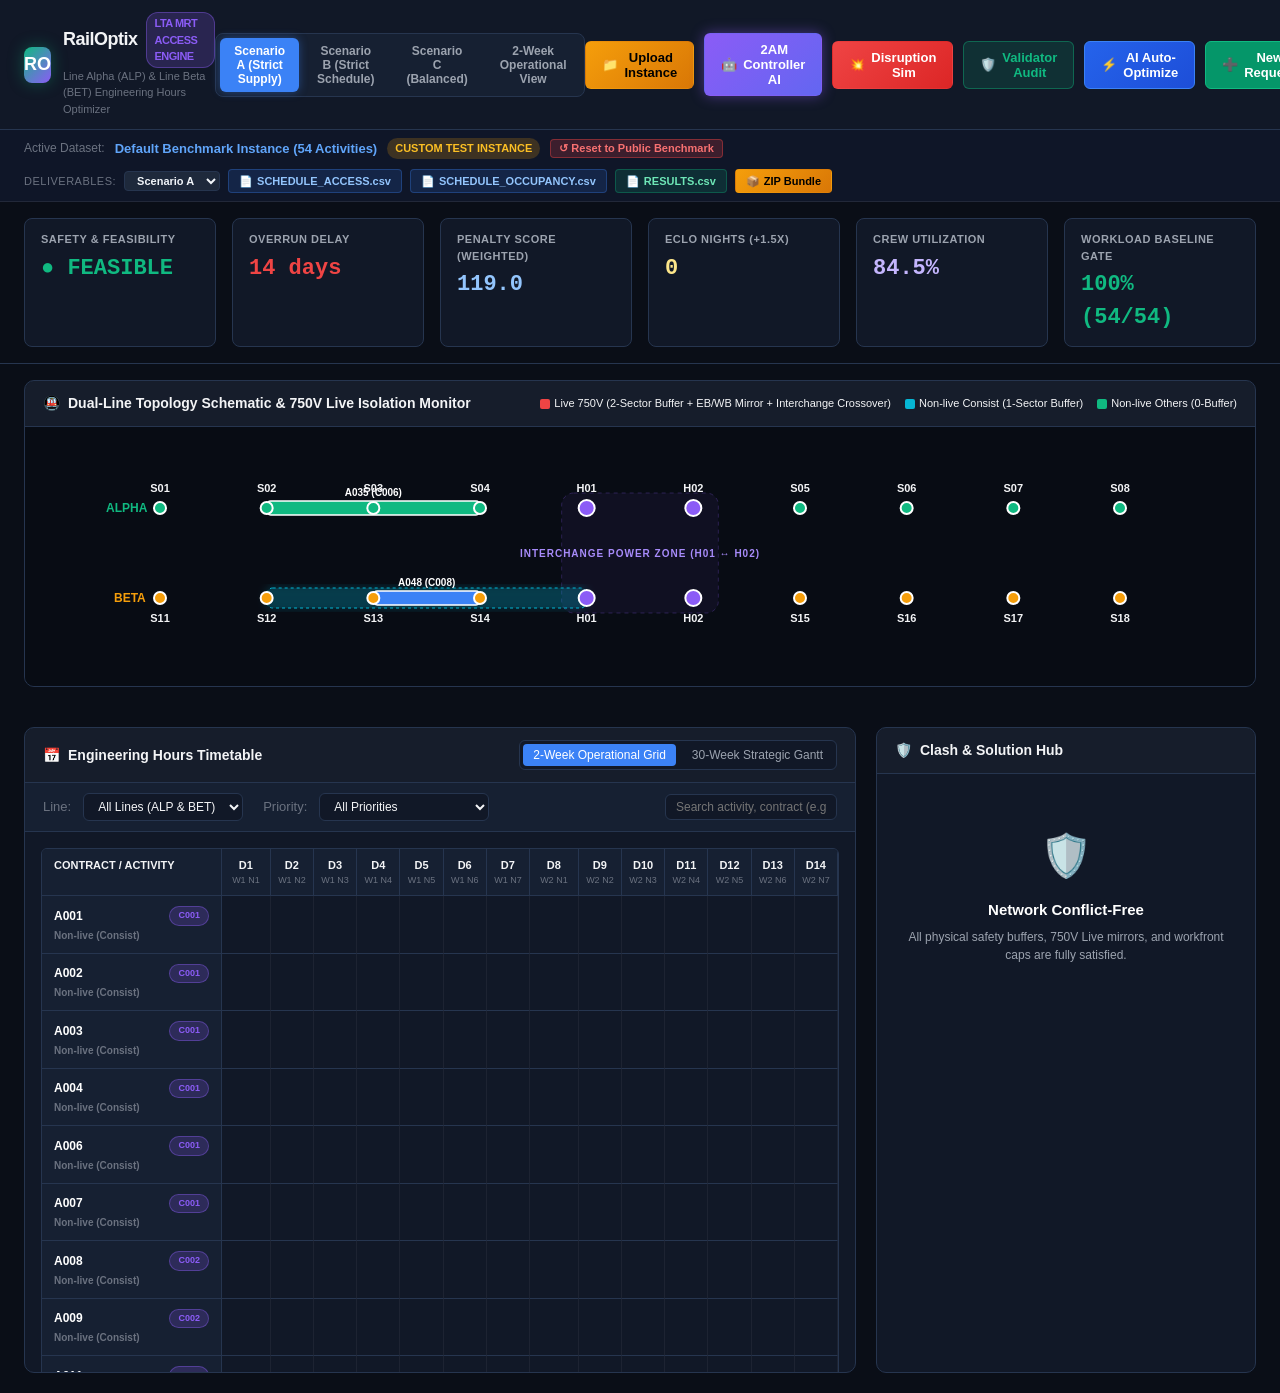
==== commit c40b0878: "feat: enable direct file:// execution with offline data hydration and add root index.html" ====
--- a/index.html
+++ b/index.html
@@ -7,7 +7,7 @@
   <link rel="preconnect" href="https://fonts.googleapis.com">
   <link rel="preconnect" href="https://fonts.gstatic.com" crossorigin>
   <link href="https://fonts.googleapis.com/css2?family=Inter:wght@400;500;600;700;800&family=JetBrains+Mono:wght@400;600;700&display=swap" rel="stylesheet">
-  <link rel="stylesheet" href="static/css/dashboard.css?v=1.2.0">
+  <link rel="stylesheet" href="./static/css/dashboard.css?v=1.2.0">
 </head>
 <body>
   <!-- Top Navigation Bar -->
@@ -546,15 +546,16 @@
   </div>
 
   <!-- Application Scripts -->
-  <script src="/js/api.js?v=1.2.0"></script>
-  <script src="/js/topology_view.js?v=1.2.0"></script>
-  <script src="/js/timeline_view.js?v=1.2.0"></script>
-  <script src="/js/conflict_view.js?v=1.2.0"></script>
-  <script src="/js/variables_modal.js?v=1.2.0"></script>
-  <script src="/js/upload_modal.js?v=1.2.0"></script>
-  <script src="/js/validator_modal.js?v=1.2.0"></script>
-  <script src="/js/assistant_modal.js?v=1.2.0"></script>
-  <script src="/js/disruption_modal.js?v=1.2.0"></script>
-  <script src="/js/main.js?v=1.2.0"></script>
+  <script src="./static/js/offline_data.js?v=1.2.0"></script>
+  <script src="./static/js/api.js?v=1.2.0"></script>
+  <script src="./static/js/topology_view.js?v=1.2.0"></script>
+  <script src="./static/js/timeline_view.js?v=1.2.0"></script>
+  <script src="./static/js/conflict_view.js?v=1.2.0"></script>
+  <script src="./static/js/variables_modal.js?v=1.2.0"></script>
+  <script src="./static/js/upload_modal.js?v=1.2.0"></script>
+  <script src="./static/js/validator_modal.js?v=1.2.0"></script>
+  <script src="./static/js/assistant_modal.js?v=1.2.0"></script>
+  <script src="./static/js/disruption_modal.js?v=1.2.0"></script>
+  <script src="./static/js/main.js?v=1.2.0"></script>
 </body>
 </html>
